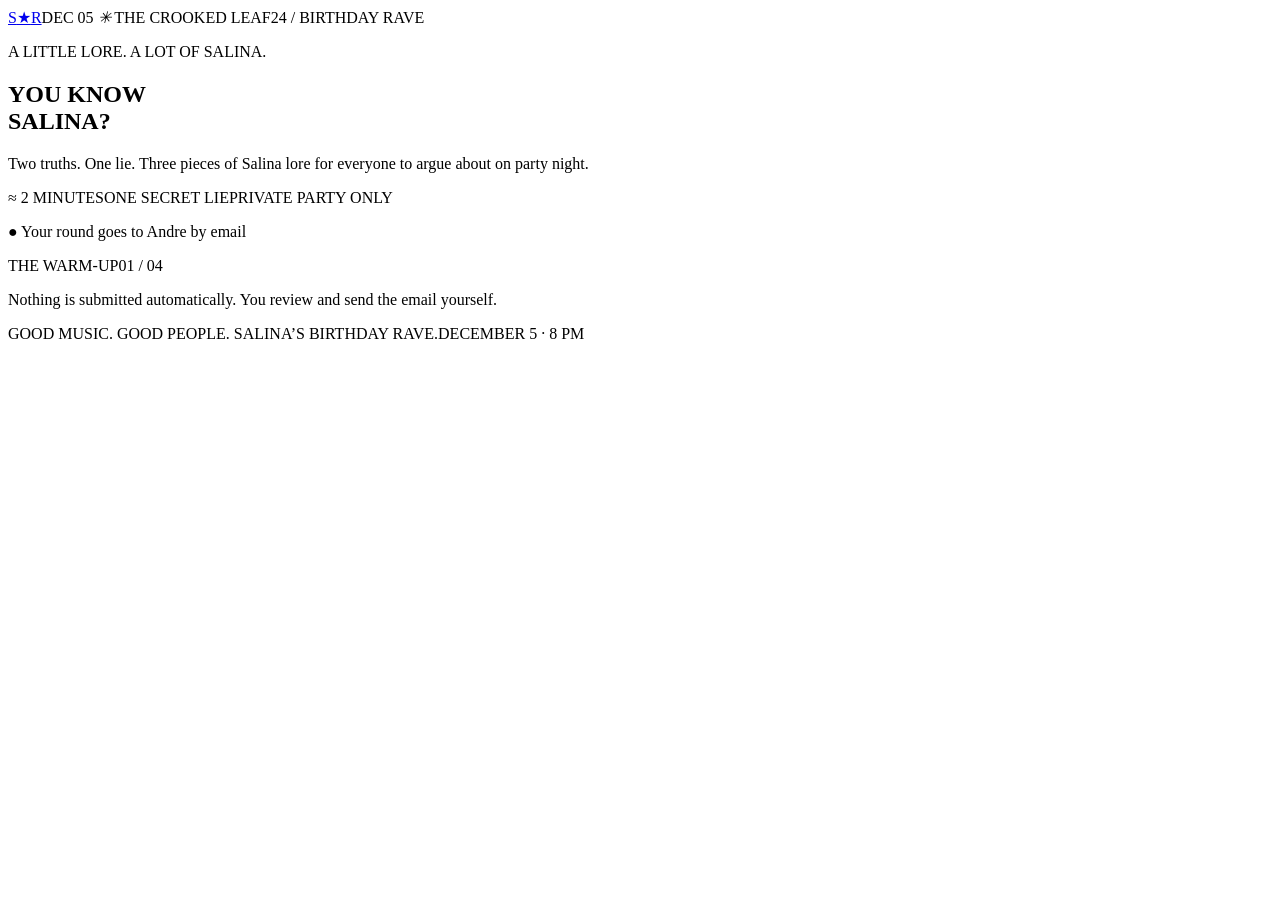
==== index.html @ 4e4b7e24 "Add index.html" ====
<!doctype html>
<html lang="en"><head><meta charset="utf-8"><meta name="viewport" content="width=device-width,initial-scale=1"><meta name="theme-color" content="#1b102e"><title>Salina Lore — Birthday Rave</title><link rel="stylesheet" href="style.css"></head>
<body>
<div class="orbit orbit-one" aria-hidden="true"></div><div class="orbit orbit-two" aria-hidden="true"></div>
<header class="topbar"><a class="wordmark" href="./index.html" aria-label="Salina Lore start">S<span>★</span>R</a><span class="event">DEC 05 <i>✳</i> THE CROOKED LEAF</span><span class="edition">24 / BIRTHDAY RAVE</span></header>
<main><section class="intro" aria-labelledby="game-title"><p class="eyebrow">A LITTLE LORE. A LOT OF SALINA.</p><h1 id="game-title">YOU KNOW<br><span>SALINA?</span></h1><p class="lede">Two truths. One lie. Three pieces of Salina lore for everyone to argue about on party night.</p><div class="ticket"><span>≈ 2 MINUTES</span><span>ONE SECRET LIE</span><span>PRIVATE PARTY ONLY</span></div><p class="preview"><span aria-hidden="true">●</span> Your round goes to Andre by email</p></section>
<section class="game-shell" aria-label="Salina Lore game"><div class="game-top"><span id="round-label">THE WARM-UP</span><span id="round-number">01 / 04</span></div><div class="progress" aria-hidden="true"><div id="progress-fill"></div></div><div id="stage"></div><p id="error" class="error" role="alert"></p><nav id="controls" class="controls" aria-label="Game navigation"></nav><p class="local-note">Nothing is submitted automatically. You review and send the email yourself.</p></section>
</main><footer><span>GOOD MUSIC. GOOD PEOPLE. SALINA’S BIRTHDAY RAVE.</span><span>DECEMBER 5 · 8 PM</span></footer>
<script src="config.js"></script><script src="engine.js"></script><script src="app.js"></script></body></html>
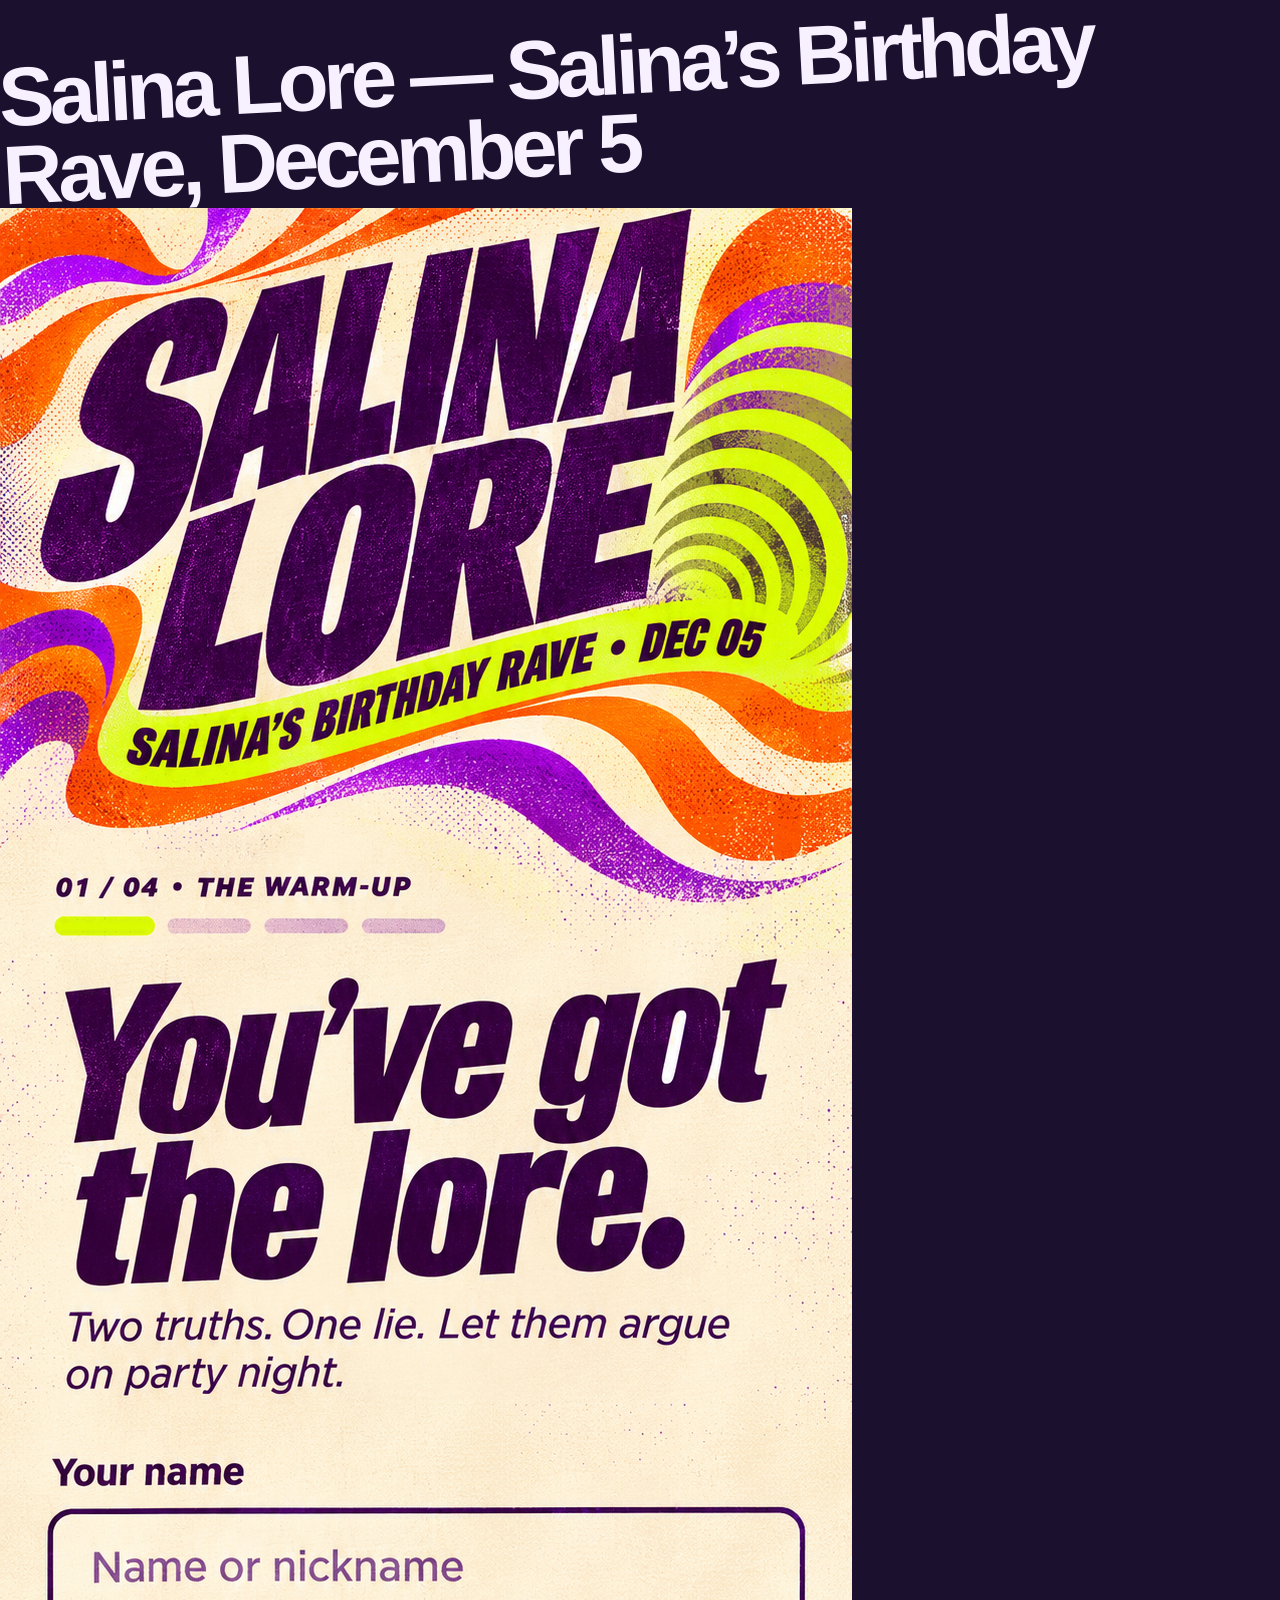
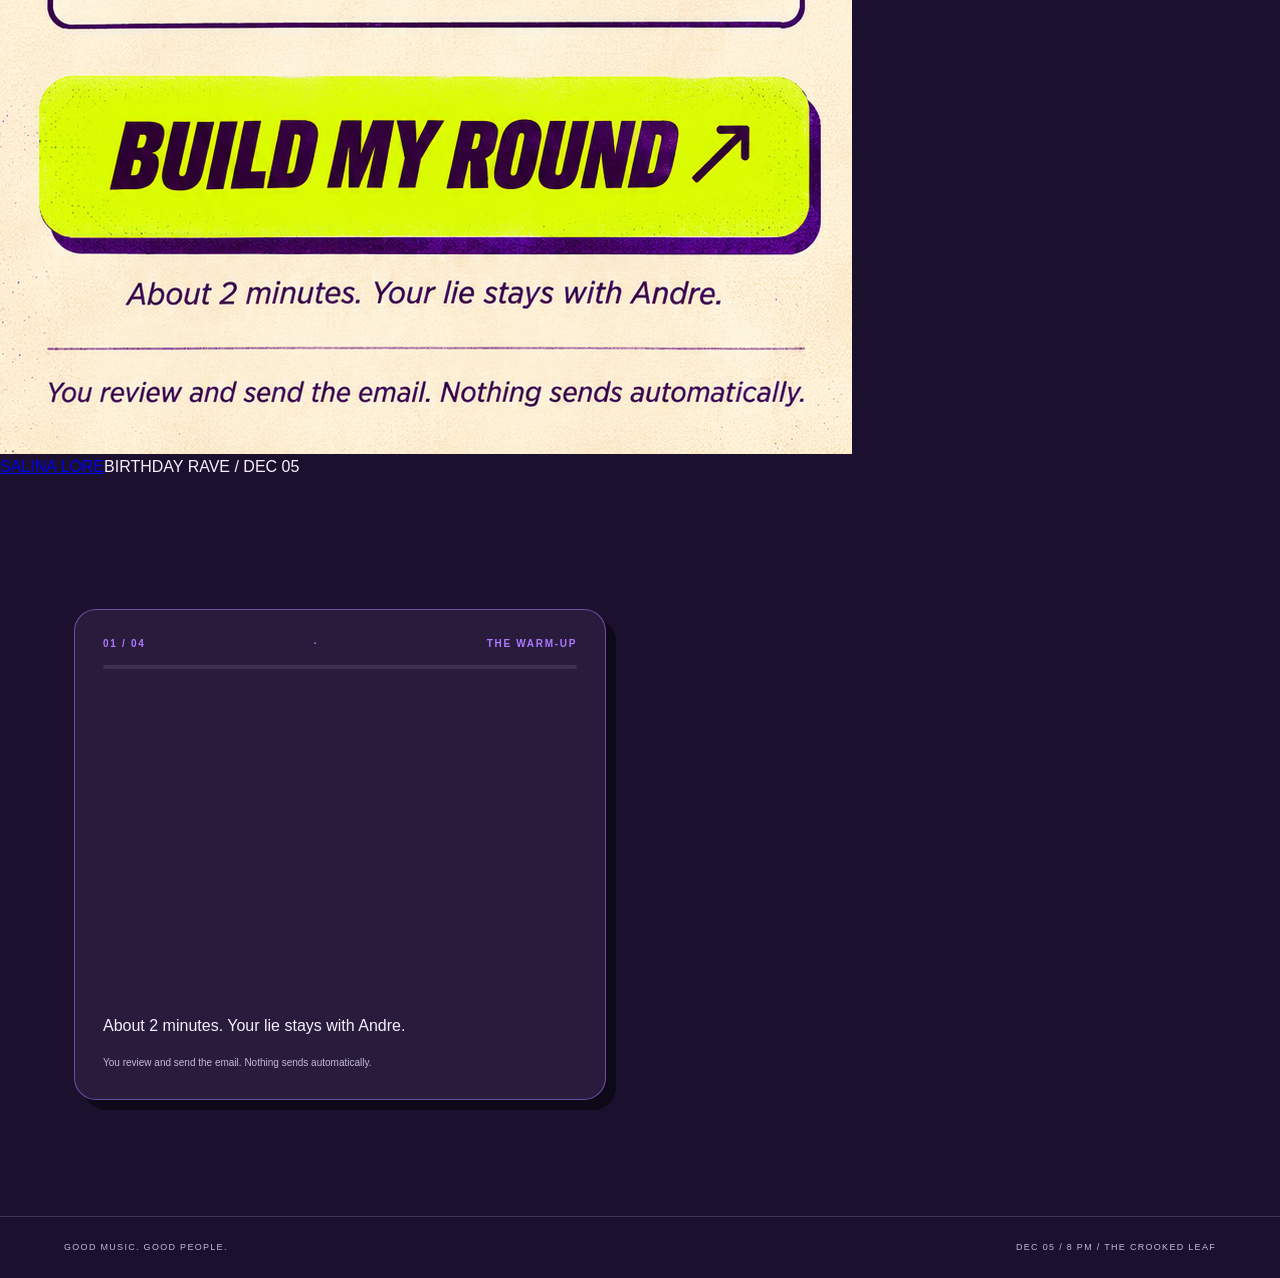
==== commit a8c79387: "Apply selected Acid Ticket game layout" ====
--- a/index.html
+++ b/index.html
@@ -1,9 +1,7 @@
 <!doctype html>
-<html lang="en"><head><meta charset="utf-8"><meta name="viewport" content="width=device-width,initial-scale=1"><meta name="theme-color" content="#1b102e"><title>Salina Lore — Birthday Rave</title><link rel="stylesheet" href="style.css"></head>
-<body>
-<div class="orbit orbit-one" aria-hidden="true"></div><div class="orbit orbit-two" aria-hidden="true"></div>
-<header class="topbar"><a class="wordmark" href="./index.html" aria-label="Salina Lore start">S<span>★</span>R</a><span class="event">DEC 05 <i>✳</i> THE CROOKED LEAF</span><span class="edition">24 / BIRTHDAY RAVE</span></header>
-<main><section class="intro" aria-labelledby="game-title"><p class="eyebrow">A LITTLE LORE. A LOT OF SALINA.</p><h1 id="game-title">YOU KNOW<br><span>SALINA?</span></h1><p class="lede">Two truths. One lie. Three pieces of Salina lore for everyone to argue about on party night.</p><div class="ticket"><span>≈ 2 MINUTES</span><span>ONE SECRET LIE</span><span>PRIVATE PARTY ONLY</span></div><p class="preview"><span aria-hidden="true">●</span> Your round goes to Andre by email</p></section>
-<section class="game-shell" aria-label="Salina Lore game"><div class="game-top"><span id="round-label">THE WARM-UP</span><span id="round-number">01 / 04</span></div><div class="progress" aria-hidden="true"><div id="progress-fill"></div></div><div id="stage"></div><p id="error" class="error" role="alert"></p><nav id="controls" class="controls" aria-label="Game navigation"></nav><p class="local-note">Nothing is submitted automatically. You review and send the email yourself.</p></section>
-</main><footer><span>GOOD MUSIC. GOOD PEOPLE. SALINA’S BIRTHDAY RAVE.</span><span>DECEMBER 5 · 8 PM</span></footer>
+<html lang="en"><head><meta charset="utf-8"><meta name="viewport" content="width=device-width,initial-scale=1"><meta name="theme-color" content="#fff3d5"><title>Salina Lore — Two Truths & a Lie</title><meta name="description" content="Two truths. One lie. Leave your Salina lore for party night."><link rel="preload" href="assets/BarlowCondensed-ExtraBoldItalic.ttf" as="font" type="font/ttf" crossorigin><link rel="stylesheet" href="style.css"></head>
+<body data-step="0">
+<header class="poster-header"><h1 class="sr-only">Salina Lore — Salina’s Birthday Rave, December 5</h1><div class="poster-art" aria-hidden="true"><img src="assets/acid-ticket-reference.png" alt="" width="852" height="1846" fetchpriority="high"></div><div class="compact-brand"><a href="./index.html" aria-label="Salina Lore, start again">SALINA LORE</a><span>BIRTHDAY RAVE / DEC 05</span></div></header>
+<main><section class="game-shell" aria-label="Salina Lore game"><div class="game-top"><span id="round-number">01 / 04</span><span class="separator" aria-hidden="true">·</span><span id="round-label">THE WARM-UP</span></div><div class="progress" aria-hidden="true"><span></span><span></span><span></span><span></span></div><div id="stage"></div><p id="error" class="error" role="alert"></p><nav id="controls" class="controls" aria-label="Game navigation"></nav><p id="round-note" class="round-note">About 2 minutes. Your lie stays with Andre.</p><p class="local-note">You review and send the email. Nothing sends automatically.</p></section></main>
+<footer><span>GOOD MUSIC. GOOD PEOPLE.</span><span>DEC 05 / 8 PM / THE CROOKED LEAF</span></footer>
 <script src="config.js"></script><script src="engine.js"></script><script src="app.js"></script></body></html>
--- a/style.css
+++ b/style.css
@@ -0,0 +1,5 @@
+:root{--lime:#d6ff30;--ink:#1b102e;--violet:#ae79ff;--orange:#ff8b50;--muted:#c5bbd5;--paper:#f7f0ff}*{box-sizing:border-box}body{margin:0;min-height:100vh;background:var(--ink);color:var(--paper);font-family:Arial,Helvetica,sans-serif;overflow-x:hidden}button,input,textarea{font:inherit}button,a,input,textarea{touch-action:manipulation}button{cursor:pointer}button:focus-visible,a:focus-visible,input:focus-visible,textarea:focus-visible{outline:3px solid var(--orange);outline-offset:4px}.topbar{max-width:1400px;margin:auto;padding:25px 5%;display:flex;align-items:center;justify-content:space-between;border-bottom:1px solid #ffffff29;font-size:11px;font-weight:800;letter-spacing:1.7px}.wordmark{color:var(--lime);font-size:26px;text-decoration:none;letter-spacing:-2px}.wordmark span{padding:0 5px}.event i{font-style:normal;color:var(--orange);margin:0 13px}.edition{color:var(--muted)}main{position:relative;z-index:1;display:grid;grid-template-columns:1fr 1fr;gap:6%;max-width:1260px;min-height:calc(100vh - 160px);margin:auto;padding:68px 5% 52px;align-items:center}.eyebrow{font-size:11px;font-weight:800;letter-spacing:2.5px;color:var(--violet)}h1{font-size:clamp(52px,6.5vw,90px);line-height:.94;letter-spacing:-5px;margin:26px 0;transform:rotate(-3deg);font-weight:900}h1 span{color:var(--lime);font-style:italic}h2{font-size:32px;line-height:1.08;letter-spacing:-1.3px;margin:25px 0 12px}.lede{max-width:390px;font-size:17px;line-height:1.6;color:var(--muted)}.ticket{display:flex;flex-wrap:wrap;gap:9px;margin-top:27px}.ticket span{border:1px solid #ae79ff77;border-radius:100px;padding:8px 10px;font-size:9px;font-weight:800;letter-spacing:1px}.preview{margin-top:25px;font-size:12px;color:var(--lime);line-height:1.6}.preview span{font-size:8px;margin-right:5px}.game-shell{padding:28px;border:1px solid #ae79ff88;border-radius:22px;background:#281b3c;box-shadow:10px 10px 0 #0e0919;min-width:0}.game-top{display:flex;justify-content:space-between;font-size:10px;font-weight:800;letter-spacing:1.7px;color:var(--violet)}.progress{height:4px;background:#ffffff19;margin:16px 0 24px;border-radius:4px;overflow:hidden}.progress>div{height:100%;background:var(--lime);transition:width .25s}#stage{min-height:290px}.hint{color:var(--muted);font-size:14px;line-height:1.55;margin:0 0 22px}.field{display:block;font-size:12px;font-weight:700;margin:20px 0 9px;letter-spacing:.2px}input,textarea{width:100%;background:#1b102e;color:var(--paper);border:1px solid #8b75a3;border-radius:9px;padding:14px;font-size:16px}textarea{resize:vertical;min-height:125px}input::placeholder,textarea::placeholder{color:#a99bb9}.choices{display:grid;gap:9px}.choice{background:#1b102e;color:var(--paper);border:1px solid #69527e;border-radius:10px;padding:13px 14px;min-height:48px;text-align:left;font-size:14px;display:flex;gap:13px;align-items:center}.choice .bullet{font-size:10px;color:var(--violet)}.choice[aria-pressed=true]{background:var(--lime);color:#1b102e;border-color:var(--lime);font-weight:700}.choice[aria-pressed=true] .bullet{color:#1b102e}.controls{display:flex;gap:9px;align-items:center;flex-wrap:wrap;margin-top:18px}.primary,.secondary,.quiet{min-height:46px;border-radius:9px;border:0;font-weight:800;font-size:13px;padding:12px 16px}.primary{background:var(--lime);color:var(--ink);flex:1}.secondary{background:#443052;color:var(--paper)}.quiet{background:none;color:var(--muted);font-weight:500;padding:10px}.error{font-size:13px;color:#ffbf9a;line-height:1.5;margin:8px 0;min-height:0}.error:empty{display:none}.local-note{font-size:10px;color:var(--muted);line-height:1.6;margin:20px 0 0}.badge{display:inline-block;padding:8px 10px;background:var(--orange);color:var(--ink);font-size:10px;font-weight:900;letter-spacing:1px;transform:rotate(-2deg)}.recap{border-left:3px solid var(--lime);padding:0 0 0 15px;margin:20px 0}.recap p{font-size:13px;line-height:1.5;color:var(--muted);overflow-wrap:anywhere}.recap strong{color:var(--paper);display:block;font-size:10px;letter-spacing:1px;text-transform:uppercase;margin-bottom:4px}.consent{display:flex;align-items:flex-start;gap:10px;font-size:12px;line-height:1.6;color:var(--muted);margin:22px 0 0}.consent input{width:20px;height:20px;flex-shrink:0;margin-top:2px;accent-color:var(--lime)}.saved{color:var(--lime);font-size:13px;line-height:1.6}.orbit{position:fixed;pointer-events:none;border:1px solid #ae79ff24;border-radius:50%;width:850px;height:300px;transform:rotate(-35deg);left:-350px;bottom:-50px}.orbit-two{width:900px;height:700px;left:70%;top:0;transform:rotate(30deg);border-color:#d6ff3017}footer{display:flex;justify-content:space-between;gap:20px;max-width:1400px;margin:auto;border-top:1px solid #ffffff29;padding:23px 5%;font-size:9px;letter-spacing:1.3px;color:var(--muted);line-height:1.6}@media(max-width:760px){.topbar{padding:18px 6%}.edition{display:none}.event{font-size:9px;letter-spacing:.7px}.event i{margin:0 6px}main{display:block;padding:32px 6% 36px}.intro{margin-bottom:28px}h1{font-size:62px;letter-spacing:-4px;margin:20px 0;line-height:.92}h1 br{display:none}h1 span{display:block}.lede{font-size:14px;line-height:1.5;max-width:100%;margin:20px 0 14px}.eyebrow{font-size:9px}.ticket{margin-top:15px;gap:6px}.ticket span{font-size:8px;padding:7px 8px}.preview{margin-top:15px;font-size:11px}.game-shell{padding:23px;box-shadow:6px 6px 0 #0e0919}h2{font-size:29px}#stage{min-height:250px}footer{padding:18px 6%;font-size:8px}footer span:last-child{display:none}}@media(prefers-reduced-motion:reduce){*{transition:none!important;scroll-behavior:auto!important}}
+
+.statement-input{min-height:74px;height:74px}.choice{overflow-wrap:anywhere}.choice>span:last-child{min-width:0}h2:focus{outline:none}input[type=checkbox]:focus-visible{outline:3px solid var(--orange);outline-offset:3px}
+
+.email-review{margin:20px 0;border:1px solid #69527e;border-radius:9px;padding:13px;font-size:12px}.email-review summary{cursor:pointer;color:var(--lime);line-height:1.5}.email-review pre{font-family:inherit;font-size:12px;line-height:1.65;white-space:pre-wrap;overflow-wrap:anywhere;color:var(--muted);max-height:280px;overflow:auto;padding-top:10px}.controls .primary{flex-basis:50%}.controls .secondary{flex-grow:1}.controls .quiet{width:100%}
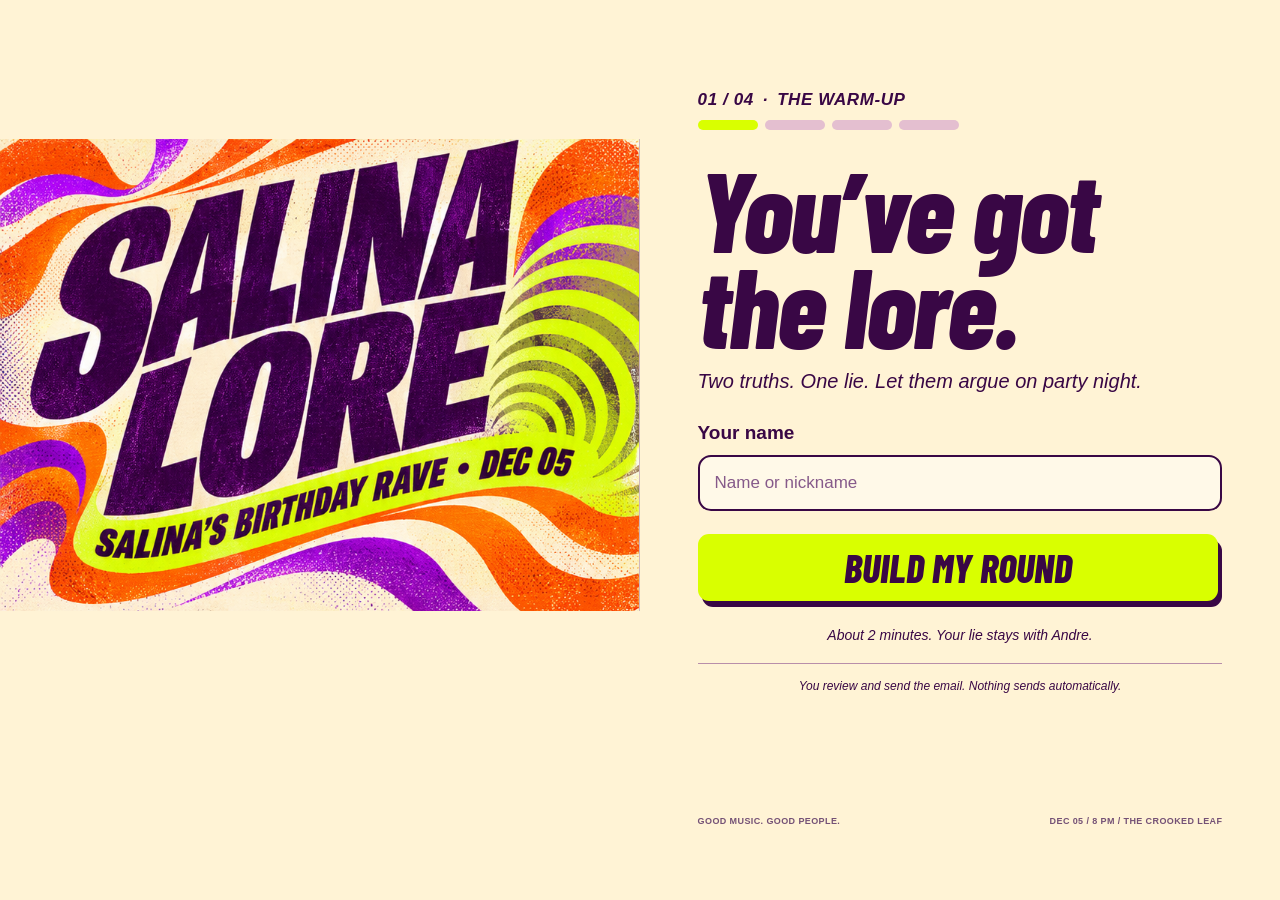
==== commit afd41e5c: "Version design assets to prevent stale cached interface" ====
--- a/index.html
+++ b/index.html
@@ -1,7 +1,8 @@
 <!doctype html>
-<html lang="en"><head><meta charset="utf-8"><meta name="viewport" content="width=device-width,initial-scale=1"><meta name="theme-color" content="#fff3d5"><title>Salina Lore — Two Truths & a Lie</title><meta name="description" content="Two truths. One lie. Leave your Salina lore for party night."><link rel="preload" href="assets/BarlowCondensed-ExtraBoldItalic.ttf" as="font" type="font/ttf" crossorigin><link rel="stylesheet" href="style.css"></head>
+<html lang="en"><head><meta charset="utf-8"><meta name="viewport" content="width=device-width,initial-scale=1"><meta name="theme-color" content="#fff3d5"><title>Salina Lore — Two Truths & a Lie</title><meta name="description" content="Two truths. One lie. Leave your Salina lore for party night."><link rel="preload" href="assets/BarlowCondensed-ExtraBoldItalic.ttf" as="font" type="font/ttf" crossorigin><link rel="stylesheet" href="style.css?v=20261110-1"></head>
 <body data-step="0">
 <header class="poster-header"><h1 class="sr-only">Salina Lore — Salina’s Birthday Rave, December 5</h1><div class="poster-art" aria-hidden="true"><img src="assets/acid-ticket-reference.png" alt="" width="852" height="1846" fetchpriority="high"></div><div class="compact-brand"><a href="./index.html" aria-label="Salina Lore, start again">SALINA LORE</a><span>BIRTHDAY RAVE / DEC 05</span></div></header>
 <main><section class="game-shell" aria-label="Salina Lore game"><div class="game-top"><span id="round-number">01 / 04</span><span class="separator" aria-hidden="true">·</span><span id="round-label">THE WARM-UP</span></div><div class="progress" aria-hidden="true"><span></span><span></span><span></span><span></span></div><div id="stage"></div><p id="error" class="error" role="alert"></p><nav id="controls" class="controls" aria-label="Game navigation"></nav><p id="round-note" class="round-note">About 2 minutes. Your lie stays with Andre.</p><p class="local-note">You review and send the email. Nothing sends automatically.</p></section></main>
 <footer><span>GOOD MUSIC. GOOD PEOPLE.</span><span>DEC 05 / 8 PM / THE CROOKED LEAF</span></footer>
-<script src="config.js"></script><script src="engine.js"></script><script src="app.js"></script></body></html>
+<script src="config.js"></script><script src="engine.js"></script><script src="app.js?v=20261110-1"></script></body></html>
+
--- a/style.css
+++ b/style.css
@@ -1,5 +1,7 @@
-:root{--lime:#d6ff30;--ink:#1b102e;--violet:#ae79ff;--orange:#ff8b50;--muted:#c5bbd5;--paper:#f7f0ff}*{box-sizing:border-box}body{margin:0;min-height:100vh;background:var(--ink);color:var(--paper);font-family:Arial,Helvetica,sans-serif;overflow-x:hidden}button,input,textarea{font:inherit}button,a,input,textarea{touch-action:manipulation}button{cursor:pointer}button:focus-visible,a:focus-visible,input:focus-visible,textarea:focus-visible{outline:3px solid var(--orange);outline-offset:4px}.topbar{max-width:1400px;margin:auto;padding:25px 5%;display:flex;align-items:center;justify-content:space-between;border-bottom:1px solid #ffffff29;font-size:11px;font-weight:800;letter-spacing:1.7px}.wordmark{color:var(--lime);font-size:26px;text-decoration:none;letter-spacing:-2px}.wordmark span{padding:0 5px}.event i{font-style:normal;color:var(--orange);margin:0 13px}.edition{color:var(--muted)}main{position:relative;z-index:1;display:grid;grid-template-columns:1fr 1fr;gap:6%;max-width:1260px;min-height:calc(100vh - 160px);margin:auto;padding:68px 5% 52px;align-items:center}.eyebrow{font-size:11px;font-weight:800;letter-spacing:2.5px;color:var(--violet)}h1{font-size:clamp(52px,6.5vw,90px);line-height:.94;letter-spacing:-5px;margin:26px 0;transform:rotate(-3deg);font-weight:900}h1 span{color:var(--lime);font-style:italic}h2{font-size:32px;line-height:1.08;letter-spacing:-1.3px;margin:25px 0 12px}.lede{max-width:390px;font-size:17px;line-height:1.6;color:var(--muted)}.ticket{display:flex;flex-wrap:wrap;gap:9px;margin-top:27px}.ticket span{border:1px solid #ae79ff77;border-radius:100px;padding:8px 10px;font-size:9px;font-weight:800;letter-spacing:1px}.preview{margin-top:25px;font-size:12px;color:var(--lime);line-height:1.6}.preview span{font-size:8px;margin-right:5px}.game-shell{padding:28px;border:1px solid #ae79ff88;border-radius:22px;background:#281b3c;box-shadow:10px 10px 0 #0e0919;min-width:0}.game-top{display:flex;justify-content:space-between;font-size:10px;font-weight:800;letter-spacing:1.7px;color:var(--violet)}.progress{height:4px;background:#ffffff19;margin:16px 0 24px;border-radius:4px;overflow:hidden}.progress>div{height:100%;background:var(--lime);transition:width .25s}#stage{min-height:290px}.hint{color:var(--muted);font-size:14px;line-height:1.55;margin:0 0 22px}.field{display:block;font-size:12px;font-weight:700;margin:20px 0 9px;letter-spacing:.2px}input,textarea{width:100%;background:#1b102e;color:var(--paper);border:1px solid #8b75a3;border-radius:9px;padding:14px;font-size:16px}textarea{resize:vertical;min-height:125px}input::placeholder,textarea::placeholder{color:#a99bb9}.choices{display:grid;gap:9px}.choice{background:#1b102e;color:var(--paper);border:1px solid #69527e;border-radius:10px;padding:13px 14px;min-height:48px;text-align:left;font-size:14px;display:flex;gap:13px;align-items:center}.choice .bullet{font-size:10px;color:var(--violet)}.choice[aria-pressed=true]{background:var(--lime);color:#1b102e;border-color:var(--lime);font-weight:700}.choice[aria-pressed=true] .bullet{color:#1b102e}.controls{display:flex;gap:9px;align-items:center;flex-wrap:wrap;margin-top:18px}.primary,.secondary,.quiet{min-height:46px;border-radius:9px;border:0;font-weight:800;font-size:13px;padding:12px 16px}.primary{background:var(--lime);color:var(--ink);flex:1}.secondary{background:#443052;color:var(--paper)}.quiet{background:none;color:var(--muted);font-weight:500;padding:10px}.error{font-size:13px;color:#ffbf9a;line-height:1.5;margin:8px 0;min-height:0}.error:empty{display:none}.local-note{font-size:10px;color:var(--muted);line-height:1.6;margin:20px 0 0}.badge{display:inline-block;padding:8px 10px;background:var(--orange);color:var(--ink);font-size:10px;font-weight:900;letter-spacing:1px;transform:rotate(-2deg)}.recap{border-left:3px solid var(--lime);padding:0 0 0 15px;margin:20px 0}.recap p{font-size:13px;line-height:1.5;color:var(--muted);overflow-wrap:anywhere}.recap strong{color:var(--paper);display:block;font-size:10px;letter-spacing:1px;text-transform:uppercase;margin-bottom:4px}.consent{display:flex;align-items:flex-start;gap:10px;font-size:12px;line-height:1.6;color:var(--muted);margin:22px 0 0}.consent input{width:20px;height:20px;flex-shrink:0;margin-top:2px;accent-color:var(--lime)}.saved{color:var(--lime);font-size:13px;line-height:1.6}.orbit{position:fixed;pointer-events:none;border:1px solid #ae79ff24;border-radius:50%;width:850px;height:300px;transform:rotate(-35deg);left:-350px;bottom:-50px}.orbit-two{width:900px;height:700px;left:70%;top:0;transform:rotate(30deg);border-color:#d6ff3017}footer{display:flex;justify-content:space-between;gap:20px;max-width:1400px;margin:auto;border-top:1px solid #ffffff29;padding:23px 5%;font-size:9px;letter-spacing:1.3px;color:var(--muted);line-height:1.6}@media(max-width:760px){.topbar{padding:18px 6%}.edition{display:none}.event{font-size:9px;letter-spacing:.7px}.event i{margin:0 6px}main{display:block;padding:32px 6% 36px}.intro{margin-bottom:28px}h1{font-size:62px;letter-spacing:-4px;margin:20px 0;line-height:.92}h1 br{display:none}h1 span{display:block}.lede{font-size:14px;line-height:1.5;max-width:100%;margin:20px 0 14px}.eyebrow{font-size:9px}.ticket{margin-top:15px;gap:6px}.ticket span{font-size:8px;padding:7px 8px}.preview{margin-top:15px;font-size:11px}.game-shell{padding:23px;box-shadow:6px 6px 0 #0e0919}h2{font-size:29px}#stage{min-height:250px}footer{padding:18px 6%;font-size:8px}footer span:last-child{display:none}}@media(prefers-reduced-motion:reduce){*{transition:none!important;scroll-behavior:auto!important}}
+@font-face{font-family:Ticket;src:url('assets/BarlowCondensed-ExtraBoldItalic.ttf') format('truetype');font-display:swap;font-style:italic;font-weight:800}:root{--paper:#fff3d5;--purple:#390745;--violet:#8e24dc;--lime:#d9ff00;--orange:#ff5a0b;--muted:#745176;--line:#cbb0bf}*{box-sizing:border-box}body{margin:0;background:var(--paper);color:var(--purple);font-family:Arial,Helvetica,sans-serif;overflow-wrap:break-word}button,input,textarea{font:inherit}button,a,input,textarea{touch-action:manipulation}button{cursor:pointer}button:focus-visible,a:focus-visible,input:focus-visible,textarea:focus-visible,summary:focus-visible{outline:3px solid var(--violet);outline-offset:5px}h2:focus{outline:none}.sr-only{position:absolute;width:1px;height:1px;padding:0;margin:-1px;overflow:hidden;clip:rect(0,0,0,0);white-space:nowrap;border:0}.poster-header{max-width:920px;margin:auto}.poster-art{width:100%;aspect-ratio:852/630;overflow:hidden}.poster-art img{display:block;width:100%;height:auto}.compact-brand{display:none}.game-shell{max-width:780px;margin:auto;padding:20px 25px 0}.game-top{display:flex;align-items:center;gap:9px;font-size:15px;line-height:1.3;font-weight:900;font-style:italic;letter-spacing:.6px}.progress{display:flex;gap:7px;margin:9px 0 22px}.progress span{width:46px;height:9px;background:#e4bfd0;border-radius:30px}.progress span.active{background:var(--lime)}#stage{min-width:0}h2{font-family:Ticket,'Arial Narrow',Impact,sans-serif;font-weight:800;font-style:italic;font-size:70px;line-height:.92;letter-spacing:-1.3px;margin:0 0 14px}body[data-step="0"] h2{font-size:clamp(64px,20vw,145px);line-height:.86;letter-spacing:-2px;max-width:620px;margin:28px 0 16px}body[data-step="0"] h2 span{display:block}.hint{font-size:16px;line-height:1.5;color:var(--purple);margin:0 0 20px}body[data-step="0"] .hint{font-size:20px;line-height:1.25;font-style:italic;max-width:650px;margin-bottom:27px}.field{display:flex;align-items:center;justify-content:space-between;font-size:19px;line-height:1.3;font-weight:800;margin:20px 0 9px}.field small{font-size:11px;font-weight:500;color:var(--muted)}input,textarea{display:block;width:100%;border:2px solid var(--purple);border-radius:13px;background:#fff9e8;color:var(--purple);padding:14px 15px;font-size:17px;line-height:1.4}input{height:56px}textarea{resize:vertical;min-height:125px}input::placeholder,textarea::placeholder{color:#865a8a;opacity:1}.statement-input{height:90px;min-height:90px}input:focus,textarea:focus{background:#fffdf4}.controls{display:flex;gap:11px;flex-wrap:wrap;align-items:center;margin-top:23px}.primary,.secondary,.quiet{border:0;min-height:48px;padding:12px 17px;border-radius:11px}.primary{font-family:Ticket,'Arial Narrow',Impact,sans-serif;font-weight:800;font-style:italic;font-size:35px;line-height:1;background:var(--lime);color:var(--purple);box-shadow:4px 6px 0 var(--purple);width:100%;min-height:67px;order:0;margin:0 4px 8px 0}.primary:hover{background:#e5ff48}.primary:active{transform:translate(2px,2px);box-shadow:2px 4px 0 var(--purple)}.secondary{font-size:13px;font-weight:700;color:var(--purple);background:transparent;border:1px solid #a776a5;order:1;flex:1}.secondary:hover{background:#f1e3ca}.quiet{background:transparent;color:var(--muted);font-size:13px;text-decoration:underline;text-underline-offset:3px;order:2;padding:8px 4px;min-height:44px}.edit-action{order:2;flex:1;text-align:left}.replay-action{order:3;flex:1;text-align:right}.back-action{order:1}.skip-action{margin-left:auto;order:2}.round-note{font-size:14px;font-style:italic;line-height:1.5;text-align:center;margin:16px 0 17px}.local-note{border-top:1px solid #b88eaa;padding:13px 0 6px;font-size:12px;line-height:1.5;font-style:italic;text-align:center;margin:0}.error{padding:12px 14px;border-left:4px solid #a62613;background:#ffe1bb;color:#6e170e;font-size:14px;line-height:1.5;margin:16px 0 0}.error:empty{display:none}.badge{display:inline-block;background:var(--lime);font-size:11px;font-weight:900;font-style:italic;padding:8px 11px;margin:0 0 17px;letter-spacing:.8px}.choices{display:grid;gap:10px;margin:18px 0}.choice{display:flex;gap:12px;align-items:flex-start;width:100%;border:2px solid var(--purple);border-radius:12px;padding:16px 14px;color:var(--purple);background:#fff9e8;font-size:16px;line-height:1.5;text-align:left;min-height:62px;overflow-wrap:anywhere}.choice .bullet{font-family:Ticket,Impact,sans-serif;font-size:24px;line-height:1.1;font-weight:800;font-style:italic;flex-shrink:0;min-width:23px}.choice>span:last-child{min-width:0}.choice[aria-pressed=true]{background:var(--lime);box-shadow:3px 4px 0 var(--purple)}.consent{display:flex;gap:11px;align-items:flex-start;margin:23px 0;color:var(--purple);font-size:13px;line-height:1.6}.consent input{width:22px;height:22px;flex-shrink:0;margin:0;accent-color:var(--purple)}.email-review{border-top:1px solid var(--line);border-bottom:1px solid var(--line);padding:13px 0;margin:17px 0;font-size:13px}.email-review summary{cursor:pointer;font-weight:700;line-height:1.5}.email-review pre{font:12px/1.6 Arial,Helvetica,sans-serif;white-space:pre-wrap;overflow-wrap:anywhere;max-height:280px;overflow:auto;padding:12px 0;color:var(--purple)}.saved{font-size:14px;line-height:1.6;padding:14px;border:1px solid #7b8c00;background:#eef6ad}.submission-help{font-size:12px;color:var(--muted);line-height:1.6;margin:15px 0}.submission-help a{color:inherit}footer{max-width:780px;margin:16px auto 0;padding:16px 25px 23px;display:flex;justify-content:space-between;gap:15px;font-size:9px;line-height:1.6;font-weight:700;letter-spacing:.4px;color:var(--muted)}body:not([data-step="0"]) .poster-art{display:none}body:not([data-step="0"]) .compact-brand{display:flex;justify-content:space-between;align-items:center;padding:16px 25px;border-bottom:2px solid var(--purple);background:var(--lime)}.compact-brand a{font-family:Ticket,Impact,sans-serif;font-style:italic;font-size:31px;line-height:1;color:var(--purple);text-decoration:none}.compact-brand span{font-size:9px;font-weight:900;letter-spacing:.5px}body:not([data-step="0"]) .game-shell{padding-top:25px}body:not([data-step="0"]) .progress{margin-bottom:27px}body[data-step="4"] .game-top{font-size:12px}body[data-step="4"] h2{font-size:55px}body:not([data-step="0"]) .round-note{display:none}@media(min-width:760px){body{display:grid;grid-template-columns:minmax(0,1fr) minmax(0,1fr);max-width:1500px;margin:auto;min-height:100vh;align-items:center}.poster-header{width:100%;align-self:stretch;display:flex;align-items:center;border-right:1px solid #d0b7bd}.poster-art{width:100%;aspect-ratio:852/800;max-height:800px}.poster-art img{width:100%}.game-shell{padding:40px 9% 0;max-width:760px}.game-top{font-size:17px}.progress span{width:60px;height:10px}body[data-step="0"] h2{font-size:clamp(78px,8.8vw,132px);margin-top:30px}.hint{font-size:17px}.field{font-size:19px}.primary{font-size:39px}footer{grid-column:2;max-width:760px;width:100%;padding-left:9%;padding-right:9%;margin-top:0}body:not([data-step="0"]) .poster-art{display:block;max-height:none;aspect-ratio:852/630}body:not([data-step="0"]) .compact-brand{display:none}body:not([data-step="0"]) .game-shell{padding-top:40px}h2{font-size:75px}body[data-step="4"] h2{font-size:64px}}@media(max-width:420px){.game-shell{padding-left:23px;padding-right:23px}body[data-step="0"] h2{font-size:20vw;line-height:.91;margin-top:24px;margin-bottom:13px}body[data-step="0"] .hint{font-size:19px;margin-bottom:24px}.game-top{font-size:13px}.field{font-size:18px}.round-note{font-size:13px}.local-note{font-size:12px}h2{font-size:62px}.poster-art{aspect-ratio:852/630}.compact-brand a{font-size:29px}.compact-brand span{font-size:8px}.primary{font-size:32px}.controls{gap:10px}footer{font-size:8px}footer span:first-child{display:none}footer span:last-child{width:100%;text-align:center}}@media(prefers-reduced-motion:reduce){*{scroll-behavior:auto!important;transition:none!important;animation:none!important}}
 
-.statement-input{min-height:74px;height:74px}.choice{overflow-wrap:anywhere}.choice>span:last-child{min-width:0}h2:focus{outline:none}input[type=checkbox]:focus-visible{outline:3px solid var(--orange);outline-offset:3px}
-
-.email-review{margin:20px 0;border:1px solid #69527e;border-radius:9px;padding:13px;font-size:12px}.email-review summary{cursor:pointer;color:var(--lime);line-height:1.5}.email-review pre{font-family:inherit;font-size:12px;line-height:1.65;white-space:pre-wrap;overflow-wrap:anywhere;color:var(--muted);max-height:280px;overflow:auto;padding-top:10px}.controls .primary{flex-basis:50%}.controls .secondary{flex-grow:1}.controls .quiet{width:100%}
+@media(max-width:420px){body[data-step="0"] h2{font-size:23.3vw;line-height:.88}.primary{font-size:43px}}
+@media(max-width:759px){body[data-step="0"] h2{margin-top:0;margin-bottom:5px}body[data-step="0"] .hint{margin-bottom:18px}body[data-step="0"] .controls{margin-top:20px}body[data-step="0"] footer{display:none}}
+@media(max-width:759px){body[data-step="0"] .game-shell{padding-top:16px}body[data-step="0"] .progress{margin-top:4px;margin-bottom:12px}body[data-step="0"] h2{line-height:.83}}
+.controls .secondary{flex:1 1 calc(50% - 6px)}.controls .edit-action,.controls .replay-action{flex:1 1 calc(50% - 6px)}
+@media(min-width:760px){.poster-art{aspect-ratio:852/630;max-height:none}}
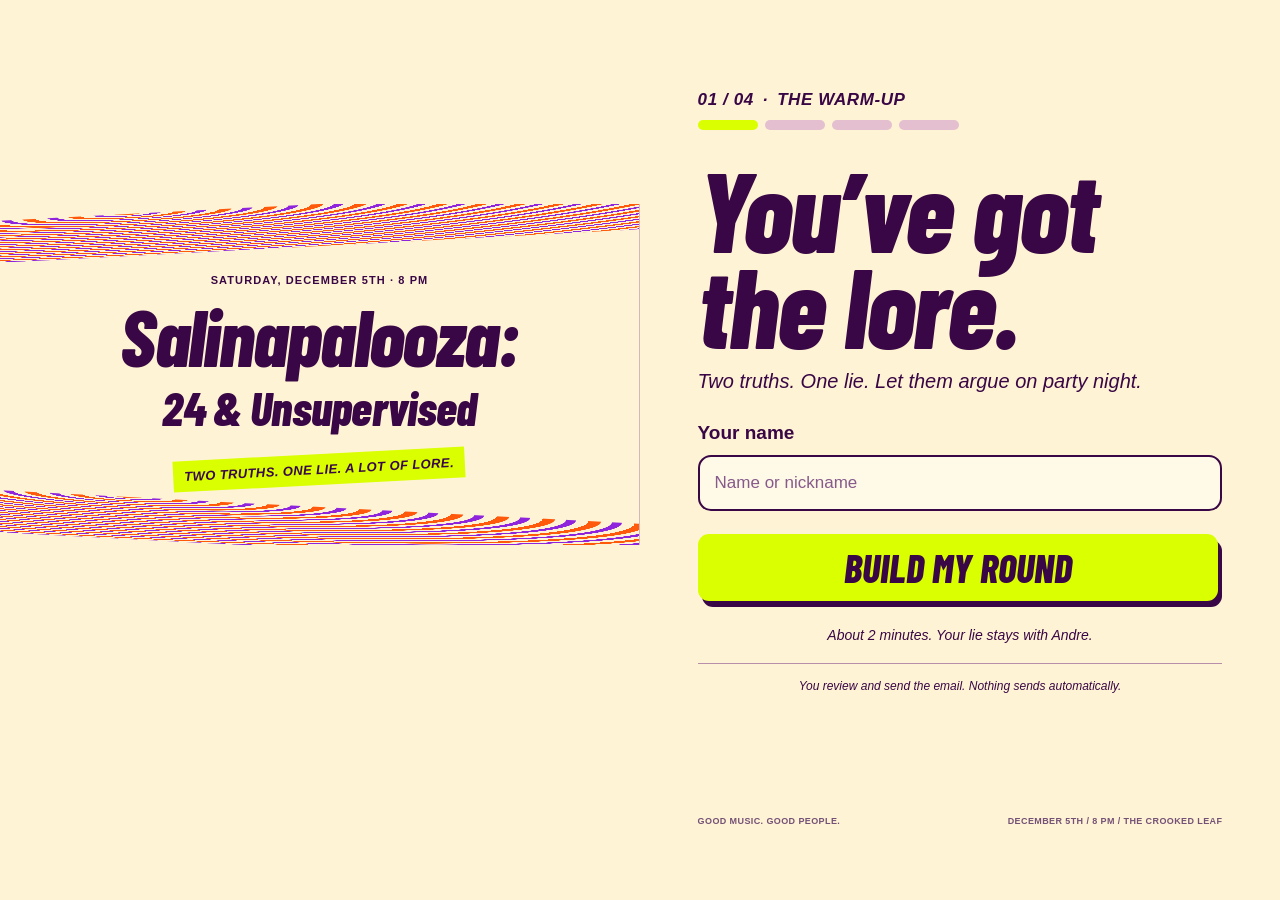
==== commit 490515b8: "Rename party game to Salinapalooza: 24 & Unsupervised" ====
--- a/index.html
+++ b/index.html
@@ -1,8 +1,8 @@
 <!doctype html>
-<html lang="en"><head><meta charset="utf-8"><meta name="viewport" content="width=device-width,initial-scale=1"><meta name="theme-color" content="#fff3d5"><title>Salina Lore — Two Truths & a Lie</title><meta name="description" content="Two truths. One lie. Leave your Salina lore for party night."><link rel="preload" href="assets/BarlowCondensed-ExtraBoldItalic.ttf" as="font" type="font/ttf" crossorigin><link rel="stylesheet" href="style.css?v=20261110-1"></head>
+<html lang="en"><head><meta charset="utf-8"><meta name="viewport" content="width=device-width,initial-scale=1"><meta name="theme-color" content="#fff3d5"><title>Salinapalooza: 24 &amp; Unsupervised</title><meta name="description" content="Two truths. One lie. Leave your lore for Salinapalooza: 24 &amp; Unsupervised."><link rel="preload" href="assets/BarlowCondensed-ExtraBoldItalic.ttf" as="font" type="font/ttf" crossorigin><link rel="stylesheet" href="style.css?v=20261110-salinapalooza"></head>
 <body data-step="0">
-<header class="poster-header"><h1 class="sr-only">Salina Lore — Salina’s Birthday Rave, December 5</h1><div class="poster-art" aria-hidden="true"><img src="assets/acid-ticket-reference.png" alt="" width="852" height="1846" fetchpriority="high"></div><div class="compact-brand"><a href="./index.html" aria-label="Salina Lore, start again">SALINA LORE</a><span>BIRTHDAY RAVE / DEC 05</span></div></header>
-<main><section class="game-shell" aria-label="Salina Lore game"><div class="game-top"><span id="round-number">01 / 04</span><span class="separator" aria-hidden="true">·</span><span id="round-label">THE WARM-UP</span></div><div class="progress" aria-hidden="true"><span></span><span></span><span></span><span></span></div><div id="stage"></div><p id="error" class="error" role="alert"></p><nav id="controls" class="controls" aria-label="Game navigation"></nav><p id="round-note" class="round-note">About 2 minutes. Your lie stays with Andre.</p><p class="local-note">You review and send the email. Nothing sends automatically.</p></section></main>
-<footer><span>GOOD MUSIC. GOOD PEOPLE.</span><span>DEC 05 / 8 PM / THE CROOKED LEAF</span></footer>
-<script src="config.js"></script><script src="engine.js"></script><script src="app.js?v=20261110-1"></script></body></html>
+<header class="poster-header"><div class="party-hero"><p class="event-kicker">SATURDAY, DECEMBER 5TH · 8 PM</p><h1><span>Salinapalooza:</span><span class="party-subtitle">24 &amp; Unsupervised</span></h1><p class="hero-ribbon">TWO TRUTHS. ONE LIE. A LOT OF LORE.</p></div><div class="compact-brand"><a href="./index.html" aria-label="Salinapalooza: 24 &amp; Unsupervised, start again">SALINAPALOOZA</a><span>24 &amp; UNSUPERVISED<br>DECEMBER 5TH</span></div></header>
+<main><section class="game-shell" aria-label="Salinapalooza game"><div class="game-top"><span id="round-number">01 / 04</span><span class="separator" aria-hidden="true">·</span><span id="round-label">THE WARM-UP</span></div><div class="progress" aria-hidden="true"><span></span><span></span><span></span><span></span></div><div id="stage"></div><p id="error" class="error" role="alert"></p><nav id="controls" class="controls" aria-label="Game navigation"></nav><p id="round-note" class="round-note">About 2 minutes. Your lie stays with Andre.</p><p class="local-note">You review and send the email. Nothing sends automatically.</p></section></main>
+<footer><span>GOOD MUSIC. GOOD PEOPLE.</span><span>DECEMBER 5TH / 8 PM / THE CROOKED LEAF</span></footer>
+<script src="config.js"></script><script src="engine.js?v=20261110-salinapalooza"></script><script src="app.js?v=20261110-salinapalooza"></script></body></html>
 
--- a/style.css
+++ b/style.css
@@ -5,3 +5,6 @@
 @media(max-width:759px){body[data-step="0"] .game-shell{padding-top:16px}body[data-step="0"] .progress{margin-top:4px;margin-bottom:12px}body[data-step="0"] h2{line-height:.83}}
 .controls .secondary{flex:1 1 calc(50% - 6px)}.controls .edit-action,.controls .replay-action{flex:1 1 calc(50% - 6px)}
 @media(min-width:760px){.poster-art{aspect-ratio:852/630;max-height:none}}
+
+/* Salinapalooza branding: editable HTML, decorative optical bands only. */
+.party-hero{position:relative;isolation:isolate;width:100%;padding:48px 23px 38px;overflow:hidden;background:var(--paper);text-align:center}.party-hero::before,.party-hero::after{content:"";position:absolute;z-index:-1;left:-10%;width:120%;height:42px;background:repeating-radial-gradient(ellipse at 25% 0%,var(--orange) 0 12px,var(--paper) 13px 23px,var(--violet) 24px 33px,var(--paper) 34px 46px)}.party-hero::before{top:0;transform:rotate(-3deg)}.party-hero::after{bottom:-4px;transform:rotate(3deg)}.event-kicker{font-size:10px;font-weight:900;letter-spacing:1.1px;margin:0 0 12px}.party-hero h1{font-family:Ticket,Impact,'Arial Narrow',sans-serif;font-style:italic;font-weight:800;line-height:.91;letter-spacing:-1.7px;font-size:clamp(46px,13.3vw,94px);margin:0 0 20px;color:var(--purple)}.party-hero h1 span{display:block}.party-hero .party-subtitle{font-size:.59em;letter-spacing:-.7px;line-height:1.12;margin-top:9px}.hero-ribbon{position:relative;display:inline-block;padding:8px 11px;margin:0;transform:rotate(-3deg);color:var(--purple);background:var(--lime);font-size:10px;font-weight:900;font-style:italic;letter-spacing:.4px}body:not([data-step="0"]) .party-hero{display:none}.compact-brand a{font-size:25px}.compact-brand span{text-align:right;line-height:1.4;font-size:8px}@media(min-width:760px){.party-hero{padding:70px 25px 60px}.party-hero h1{font-size:clamp(64px,6.3vw,94px)}.party-hero .event-kicker{font-size:11px}.hero-ribbon{font-size:13px}body:not([data-step="0"]) .party-hero{display:block}}@media(max-width:759px){body[data-step="0"] .game-shell{padding-top:20px}}
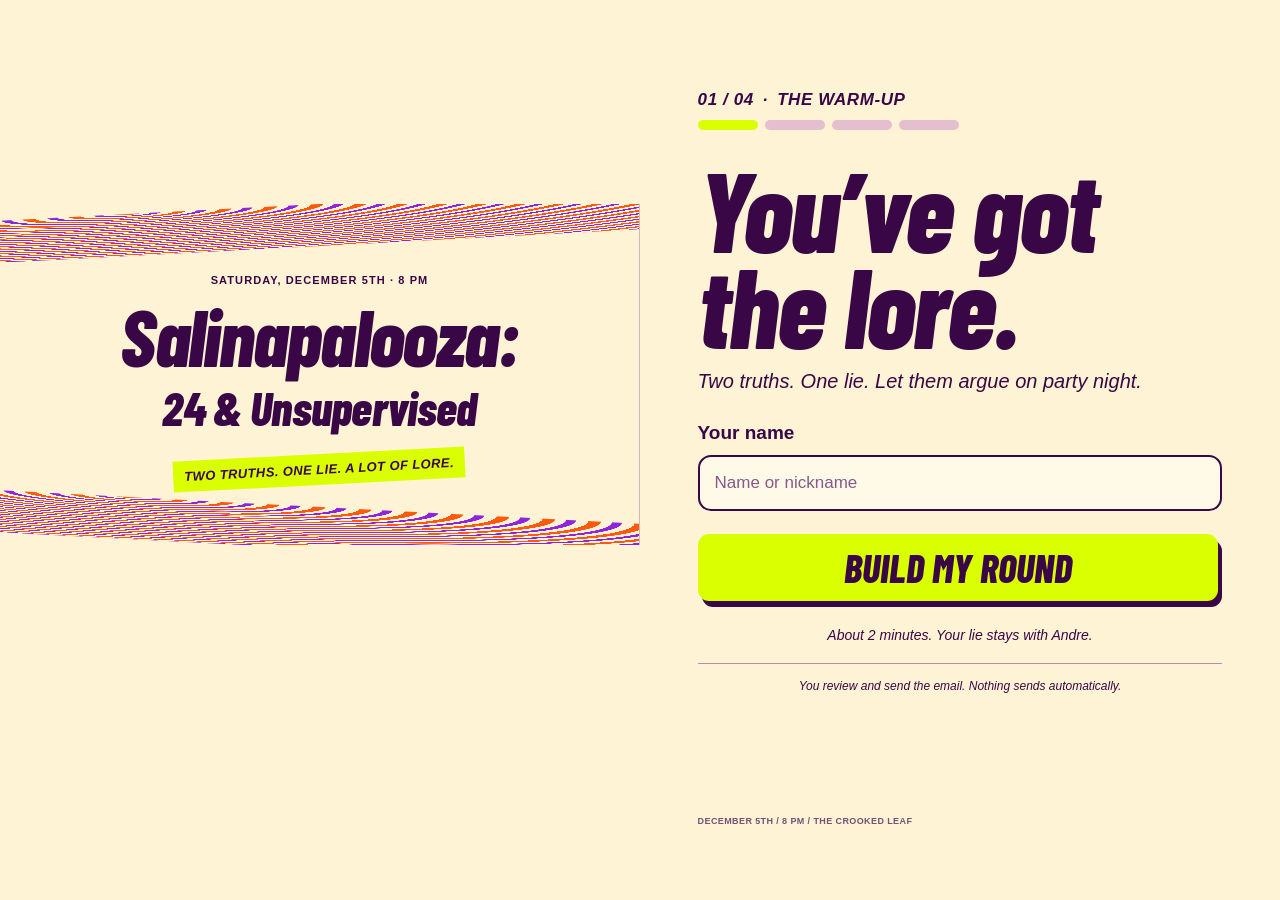
==== commit e66c1600: "Remove generic party tagline" ====
--- a/index.html
+++ b/index.html
@@ -3,6 +3,6 @@
 <body data-step="0">
 <header class="poster-header"><div class="party-hero"><p class="event-kicker">SATURDAY, DECEMBER 5TH · 8 PM</p><h1><span>Salinapalooza:</span><span class="party-subtitle">24 &amp; Unsupervised</span></h1><p class="hero-ribbon">TWO TRUTHS. ONE LIE. A LOT OF LORE.</p></div><div class="compact-brand"><a href="./index.html" aria-label="Salinapalooza: 24 &amp; Unsupervised, start again">SALINAPALOOZA</a><span>24 &amp; UNSUPERVISED<br>DECEMBER 5TH</span></div></header>
 <main><section class="game-shell" aria-label="Salinapalooza game"><div class="game-top"><span id="round-number">01 / 04</span><span class="separator" aria-hidden="true">·</span><span id="round-label">THE WARM-UP</span></div><div class="progress" aria-hidden="true"><span></span><span></span><span></span><span></span></div><div id="stage"></div><p id="error" class="error" role="alert"></p><nav id="controls" class="controls" aria-label="Game navigation"></nav><p id="round-note" class="round-note">About 2 minutes. Your lie stays with Andre.</p><p class="local-note">You review and send the email. Nothing sends automatically.</p></section></main>
-<footer><span>GOOD MUSIC. GOOD PEOPLE.</span><span>DECEMBER 5TH / 8 PM / THE CROOKED LEAF</span></footer>
+<footer><span>DECEMBER 5TH / 8 PM / THE CROOKED LEAF</span></footer>
 <script src="config.js"></script><script src="engine.js?v=20261110-salinapalooza"></script><script src="app.js?v=20261110-salinapalooza"></script></body></html>
 
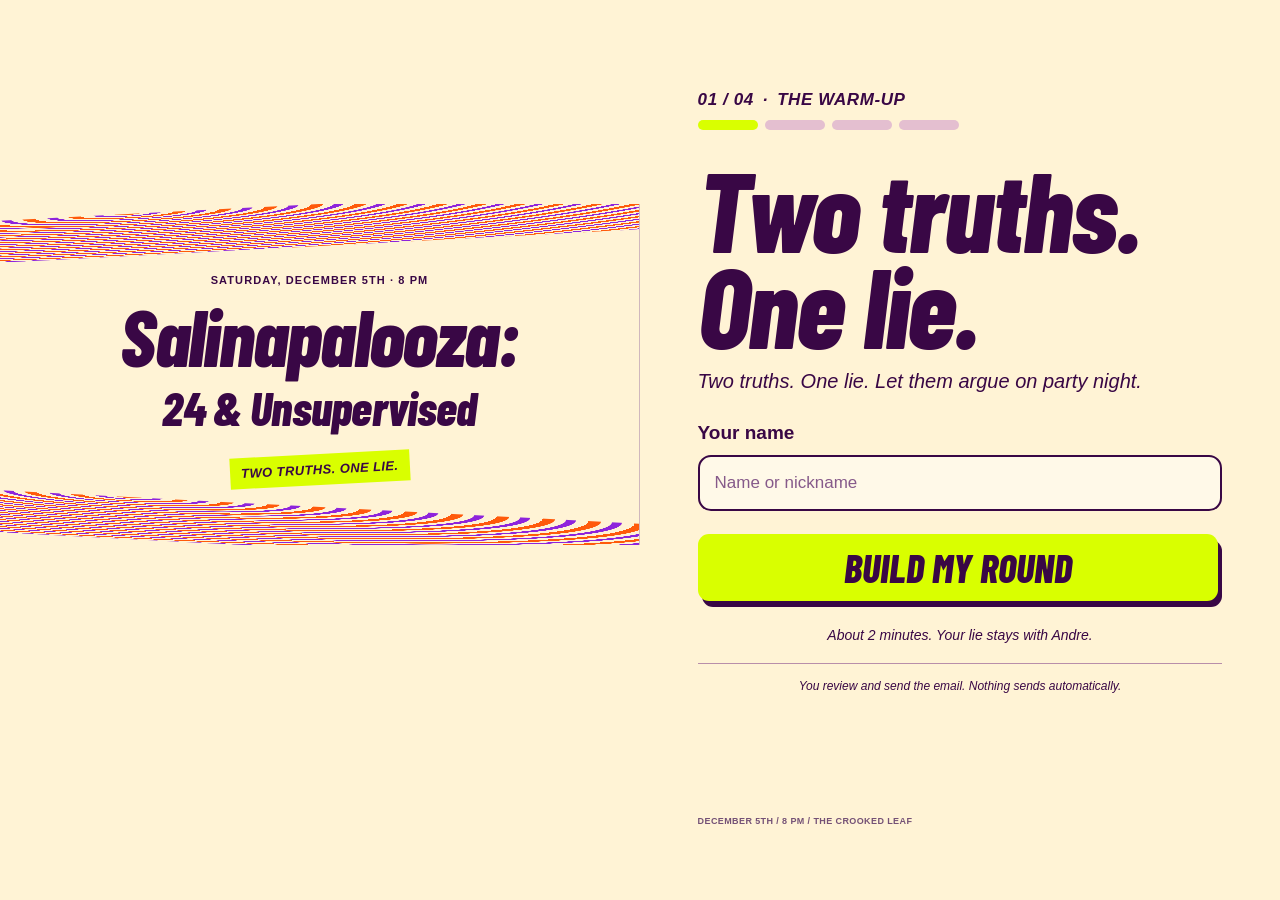
==== commit e8944c45: "Use plain wording for party game" ====
--- a/index.html
+++ b/index.html
@@ -1,8 +1,8 @@
 <!doctype html>
-<html lang="en"><head><meta charset="utf-8"><meta name="viewport" content="width=device-width,initial-scale=1"><meta name="theme-color" content="#fff3d5"><title>Salinapalooza: 24 &amp; Unsupervised</title><meta name="description" content="Two truths. One lie. Leave your lore for Salinapalooza: 24 &amp; Unsupervised."><link rel="preload" href="assets/BarlowCondensed-ExtraBoldItalic.ttf" as="font" type="font/ttf" crossorigin><link rel="stylesheet" href="style.css?v=20261110-salinapalooza"></head>
+<html lang="en"><head><meta charset="utf-8"><meta name="viewport" content="width=device-width,initial-scale=1"><meta name="theme-color" content="#fff3d5"><title>Salinapalooza: 24 &amp; Unsupervised</title><meta name="description" content="Two truths. One lie. Send your answers for Salinapalooza: 24 &amp; Unsupervised."><link rel="preload" href="assets/BarlowCondensed-ExtraBoldItalic.ttf" as="font" type="font/ttf" crossorigin><link rel="stylesheet" href="style.css?v=20261110-salinapalooza"></head>
 <body data-step="0">
-<header class="poster-header"><div class="party-hero"><p class="event-kicker">SATURDAY, DECEMBER 5TH · 8 PM</p><h1><span>Salinapalooza:</span><span class="party-subtitle">24 &amp; Unsupervised</span></h1><p class="hero-ribbon">TWO TRUTHS. ONE LIE. A LOT OF LORE.</p></div><div class="compact-brand"><a href="./index.html" aria-label="Salinapalooza: 24 &amp; Unsupervised, start again">SALINAPALOOZA</a><span>24 &amp; UNSUPERVISED<br>DECEMBER 5TH</span></div></header>
+<header class="poster-header"><div class="party-hero"><p class="event-kicker">SATURDAY, DECEMBER 5TH · 8 PM</p><h1><span>Salinapalooza:</span><span class="party-subtitle">24 &amp; Unsupervised</span></h1><p class="hero-ribbon">TWO TRUTHS. ONE LIE.</p></div><div class="compact-brand"><a href="./index.html" aria-label="Salinapalooza: 24 &amp; Unsupervised, start again">SALINAPALOOZA</a><span>24 &amp; UNSUPERVISED<br>DECEMBER 5TH</span></div></header>
 <main><section class="game-shell" aria-label="Salinapalooza game"><div class="game-top"><span id="round-number">01 / 04</span><span class="separator" aria-hidden="true">·</span><span id="round-label">THE WARM-UP</span></div><div class="progress" aria-hidden="true"><span></span><span></span><span></span><span></span></div><div id="stage"></div><p id="error" class="error" role="alert"></p><nav id="controls" class="controls" aria-label="Game navigation"></nav><p id="round-note" class="round-note">About 2 minutes. Your lie stays with Andre.</p><p class="local-note">You review and send the email. Nothing sends automatically.</p></section></main>
 <footer><span>DECEMBER 5TH / 8 PM / THE CROOKED LEAF</span></footer>
-<script src="config.js"></script><script src="engine.js?v=20261110-salinapalooza"></script><script src="app.js?v=20261110-salinapalooza"></script></body></html>
+<script src="config.js"></script><script src="engine.js?v=20261110-salinapalooza"></script><script src="app.js?v=20261110-natural-copy"></script></body></html>
 
